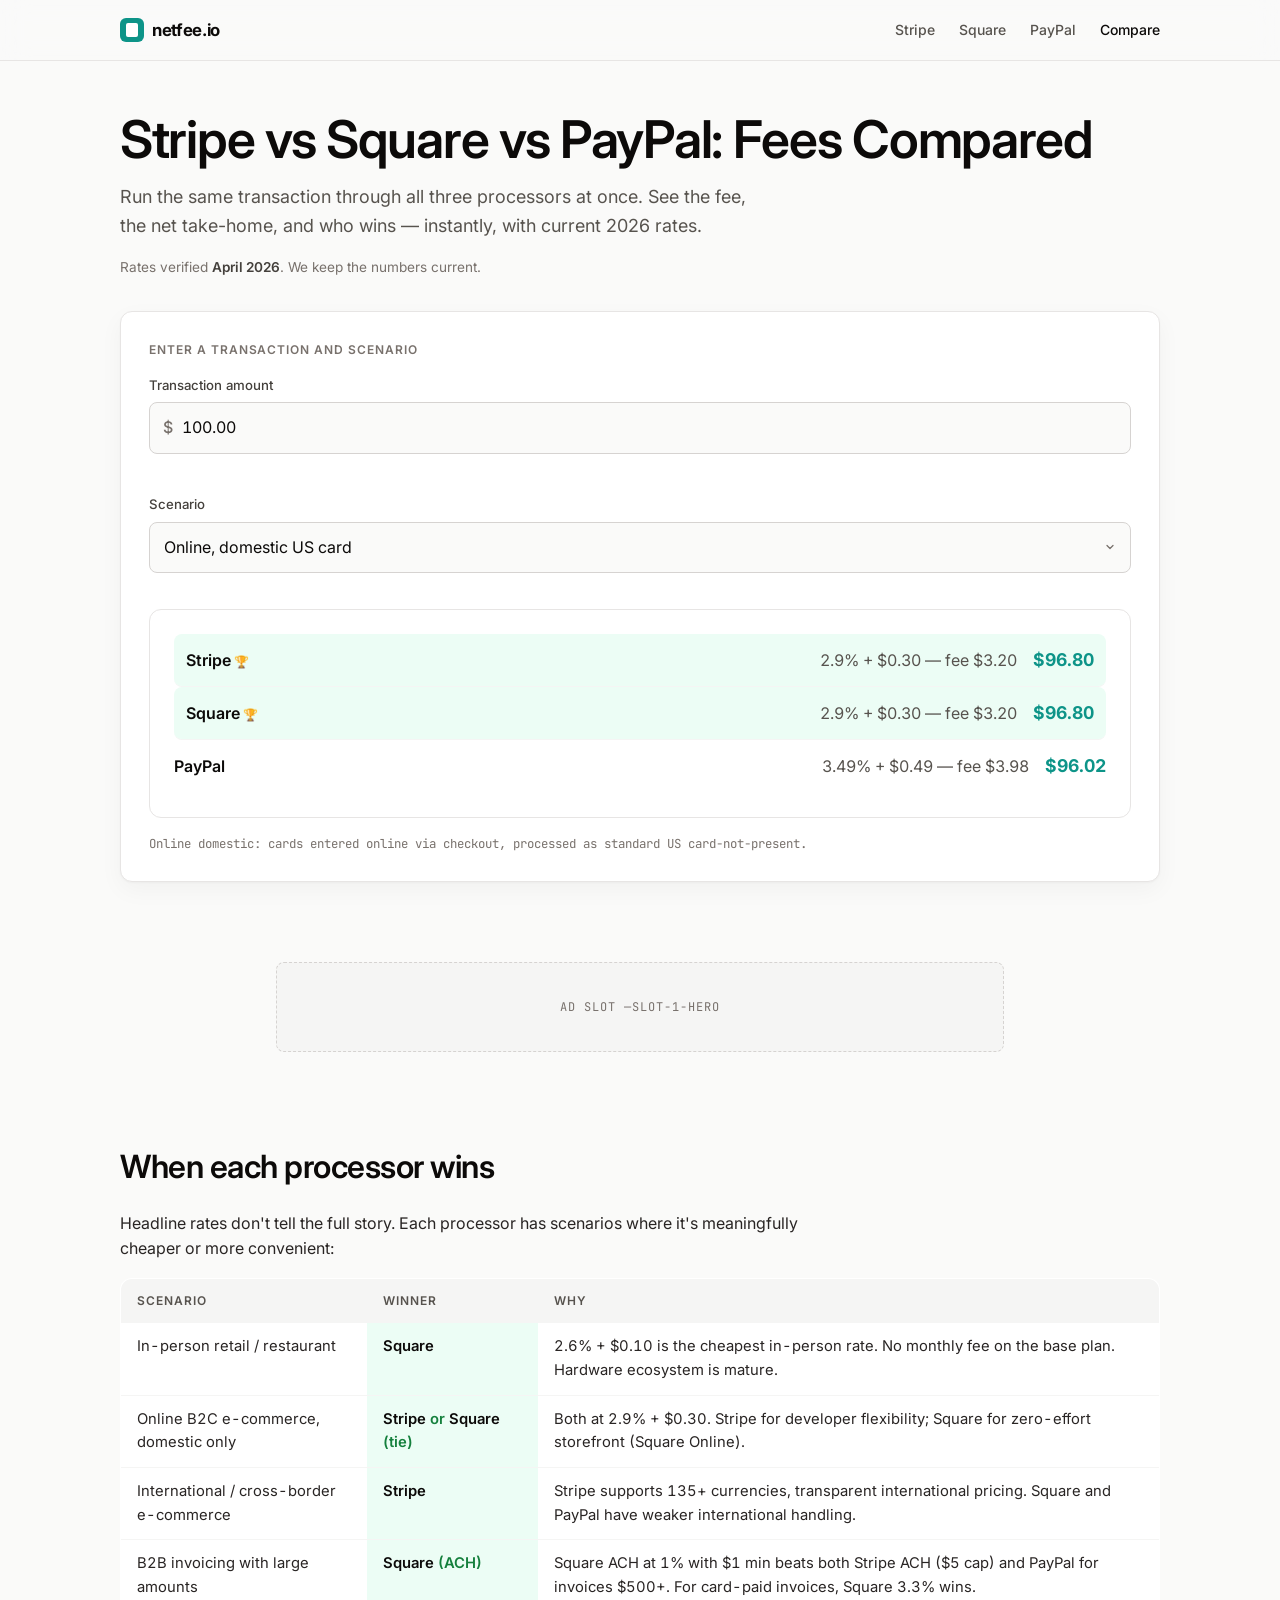
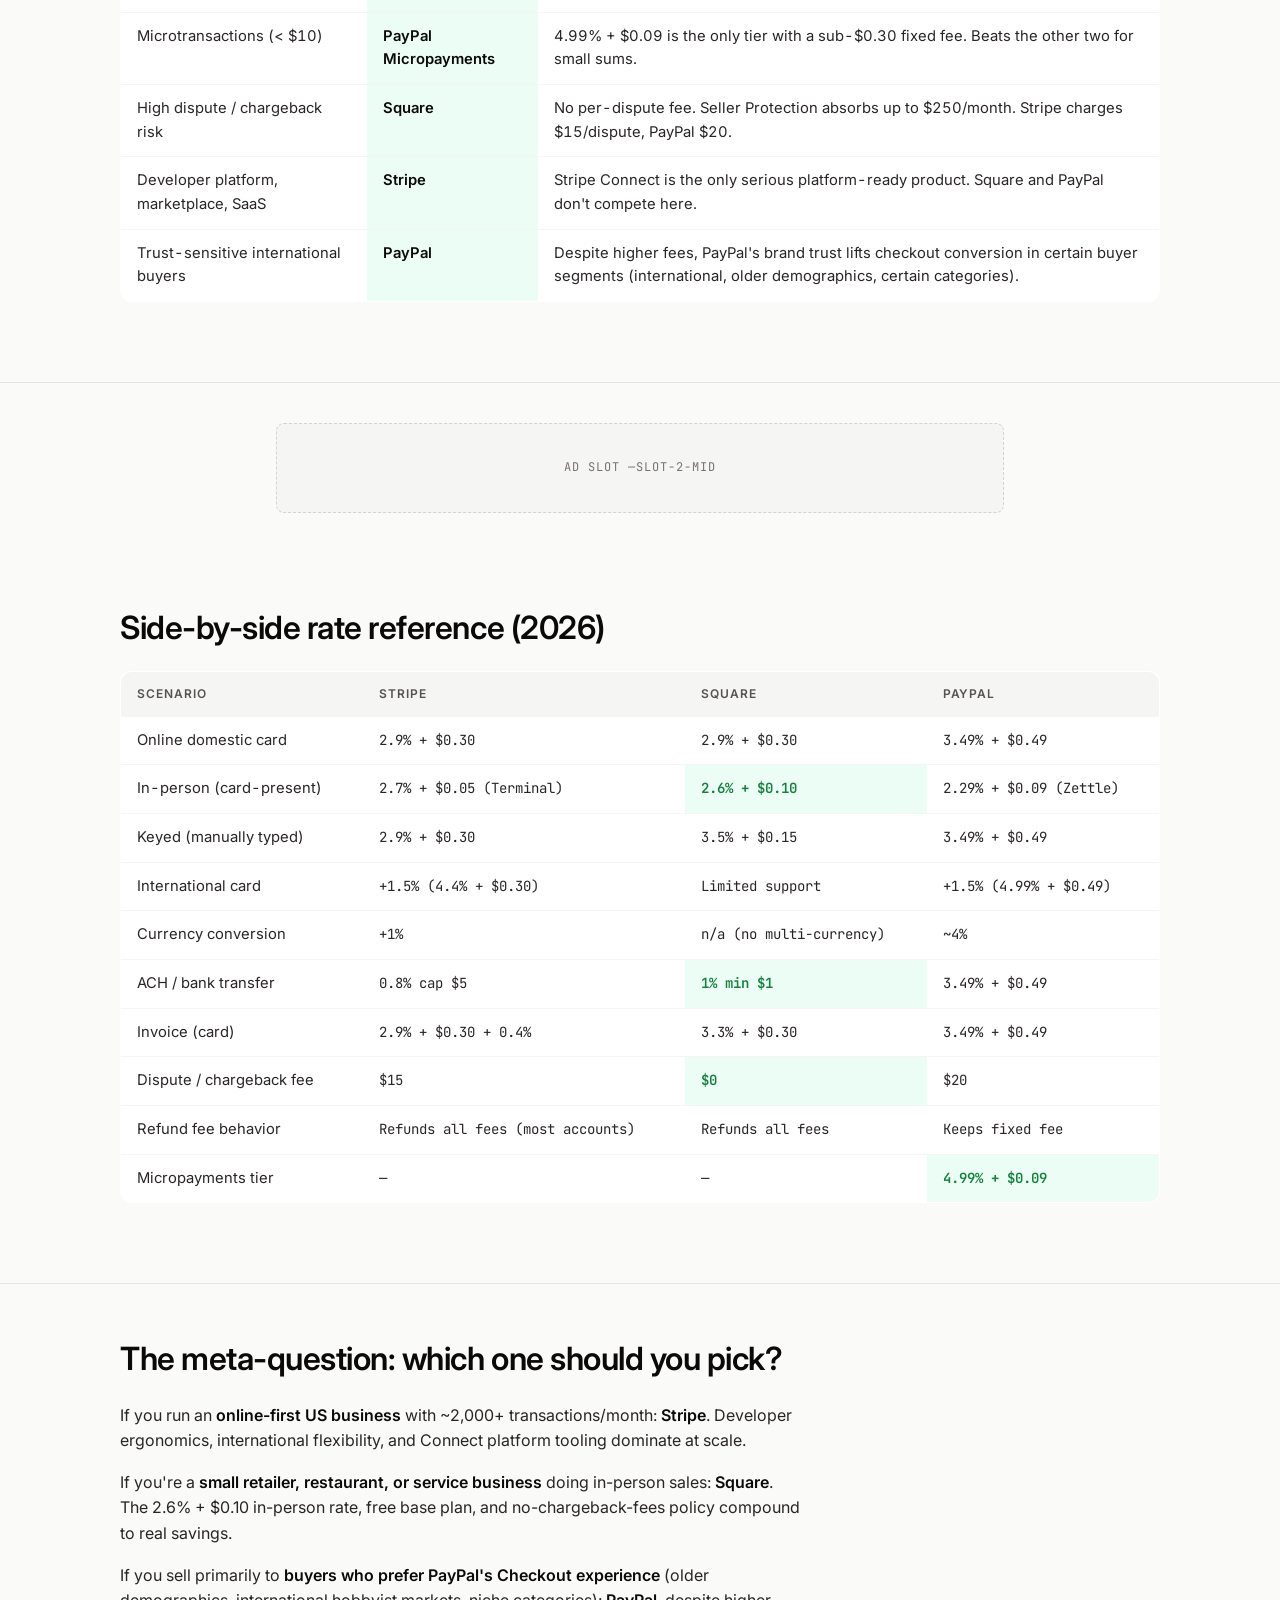
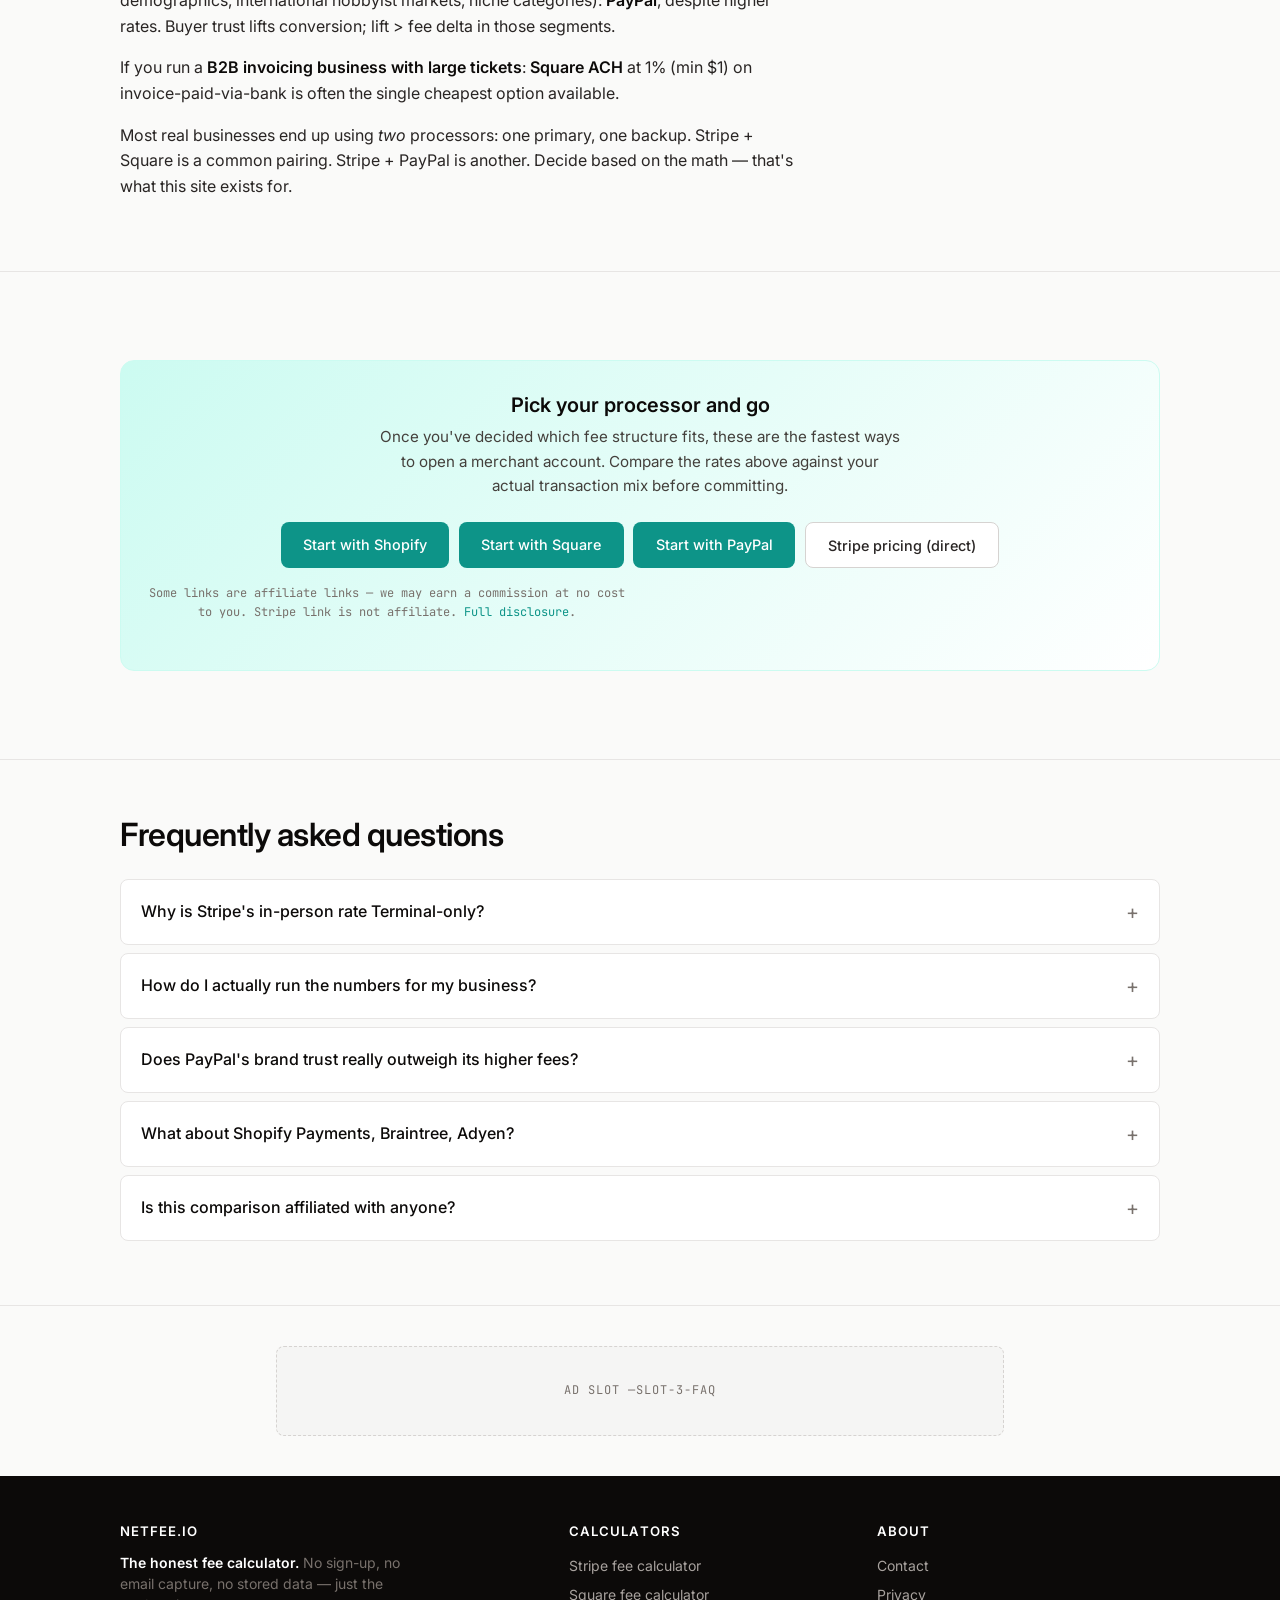
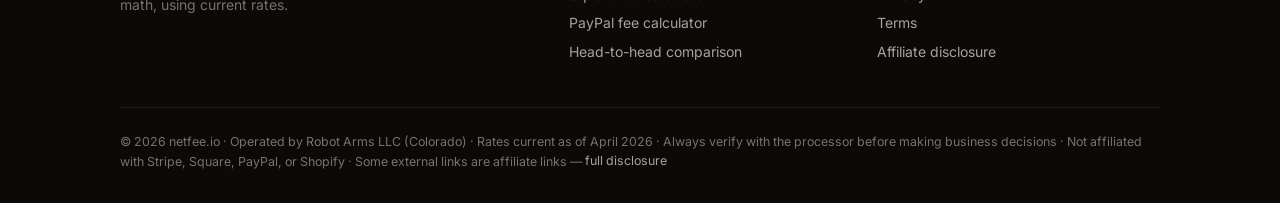
==== compare.html @ 315b280d "Initial commit — netfee.io site Static HTML site with shared CSS design system. Includes:  - Homepag" ====
<!DOCTYPE html>
<html lang="en">
<head>
  <meta charset="UTF-8">
  <meta name="viewport" content="width=device-width, initial-scale=1.0">
  <title>Stripe vs Square vs PayPal: Fees Compared (2026) | netfee.io</title>
  <meta name="description" content="Compare Stripe, Square, and PayPal transaction fees side-by-side for any amount. Current 2026 rates, worked scenarios, and a verdict for each use case.">
  <link rel="canonical" href="https://netfee.io/compare">

  <meta property="og:title" content="Stripe vs Square vs PayPal: Fees Compared (2026)">
  <meta property="og:description" content="Compare payment processor fees side-by-side. Current 2026 rates, worked scenarios, and a verdict for each use case.">
  <meta property="og:url" content="https://netfee.io/compare">
  <meta property="og:type" content="website">
  <meta property="og:site_name" content="netfee.io">

  <meta name="twitter:card" content="summary_large_image">
  <meta name="twitter:title" content="Stripe vs Square vs PayPal: Fees Compared (2026)">
  <meta name="twitter:description" content="Side-by-side payment processor fee comparison.">

  <script type="application/ld+json">
  {
    "@context": "https://schema.org",
    "@type": "WebApplication",
    "name": "Payment Processor Fee Comparison",
    "url": "https://netfee.io/compare",
    "applicationCategory": "FinanceApplication",
    "operatingSystem": "Web",
    "offers": { "@type": "Offer", "price": "0", "priceCurrency": "USD" },
    "description": "Side-by-side comparison of Stripe, Square, and PayPal transaction fees using current 2026 rates."
  }
  </script>

  <!-- Google AdSense loader — paste publisher ID after approval
  <script async src="https://pagead2.googlesyndication.com/pagead/js/adsbygoogle.js?client=ca-pub-XXXXXXXXXXXXXXXX" crossorigin="anonymous"></script>
  -->

  <link rel="preconnect" href="https://fonts.googleapis.com">
  <link rel="preconnect" href="https://fonts.gstatic.com" crossorigin>
  <link href="https://fonts.googleapis.com/css2?family=Inter:wght@400;500;600;700&family=JetBrains+Mono:wght@400;500&display=swap" rel="stylesheet">
  <link rel="stylesheet" href="/styles.css">
</head>
<body>

  <nav>
    <div class="container">
      <a href="/" class="nav-logo">
        <span class="nav-logo-mark" aria-hidden="true"></span>
        <span>netfee.io</span>
      </a>
      <div class="nav-links">
        <a href="/stripe-fee-calculator">Stripe</a>
        <a href="/square-fee-calculator">Square</a>
        <a href="/paypal-fee-calculator">PayPal</a>
        <a href="/compare" class="active">Compare</a>
      </div>
    </div>
  </nav>

  <main>
    <section class="hero">
      <div class="container">
        <h1>Stripe vs Square vs PayPal: Fees Compared</h1>
        <p class="lede">Run the same transaction through all three processors at once. See the fee, the net take-home, and who wins — instantly, with current 2026 rates.</p>
        <p class="trust">Rates verified <strong>April 2026</strong>. We keep the numbers current.</p>

        <div class="calc-card" style="margin-top: 2rem;">
          <div class="calc-title">Enter a transaction and scenario</div>

          <div style="display: grid; gap: 1.25rem; grid-template-columns: 1fr; margin-bottom: 1rem;">
            <div>
              <div class="input-group">
                <label for="amount">Transaction amount</label>
                <div class="input-wrap">
                  <span class="prefix">$</span>
                  <input type="number" id="amount" value="100.00" min="0.01" step="0.01" inputmode="decimal">
                </div>
              </div>
            </div>
            <div>
              <div class="input-group">
                <label for="scenario">Scenario</label>
                <select id="scenario">
                  <option value="online-domestic">Online, domestic US card</option>
                  <option value="in-person">In-person (swipe, dip, or tap)</option>
                  <option value="keyed">Manually keyed (card not present, typed)</option>
                  <option value="invoice">Invoice paid by card</option>
                  <option value="international">International card (domestic processor, foreign buyer)</option>
                  <option value="micro">Micropayment ($1–$10 range)</option>
                </select>
              </div>
            </div>
          </div>

          <div class="compare-results" id="compare-results" aria-live="polite">
            <!-- populated by JS -->
          </div>
          <div class="rate-note" id="scenario-note" style="margin-top: 1rem;">
            Online domestic: cards entered online via checkout, processed as standard US card-not-present.
          </div>
        </div>
      </div>
    </section>

    <!-- Ad slot 1 -->
    <div class="container">
      <div class="ad-slot" data-slot="slot-1-hero" aria-hidden="true">
        <!-- AdSense in-article unit — paste <ins> block after approval -->
      </div>
    </div>

    <section class="content">
      <div class="container">
        <h2>When each processor wins</h2>
        <div class="prose">
          <p>Headline rates don't tell the full story. Each processor has scenarios where it's meaningfully cheaper or more convenient:</p>
        </div>

        <table class="rates-table" style="margin-top: 1rem;">
          <thead>
            <tr>
              <th>Scenario</th>
              <th>Winner</th>
              <th>Why</th>
            </tr>
          </thead>
          <tbody>
            <tr>
              <td>In-person retail / restaurant</td>
              <td class="winner"><strong>Square</strong></td>
              <td>2.6% + $0.10 is the cheapest in-person rate. No monthly fee on the base plan. Hardware ecosystem is mature.</td>
            </tr>
            <tr>
              <td>Online B2C e-commerce, domestic only</td>
              <td class="winner"><strong>Stripe</strong> or <strong>Square</strong> (tie)</td>
              <td>Both at 2.9% + $0.30. Stripe for developer flexibility; Square for zero-effort storefront (Square Online).</td>
            </tr>
            <tr>
              <td>International / cross-border e-commerce</td>
              <td class="winner"><strong>Stripe</strong></td>
              <td>Stripe supports 135+ currencies, transparent international pricing. Square and PayPal have weaker international handling.</td>
            </tr>
            <tr>
              <td>B2B invoicing with large amounts</td>
              <td class="winner"><strong>Square</strong> (ACH)</td>
              <td>Square ACH at 1% with $1 min beats both Stripe ACH ($5 cap) and PayPal for invoices $500+. For card-paid invoices, Square 3.3% wins.</td>
            </tr>
            <tr>
              <td>Microtransactions (&lt; $10)</td>
              <td class="winner"><strong>PayPal Micropayments</strong></td>
              <td>4.99% + $0.09 is the only tier with a sub-$0.30 fixed fee. Beats the other two for small sums.</td>
            </tr>
            <tr>
              <td>High dispute / chargeback risk</td>
              <td class="winner"><strong>Square</strong></td>
              <td>No per-dispute fee. Seller Protection absorbs up to $250/month. Stripe charges $15/dispute, PayPal $20.</td>
            </tr>
            <tr>
              <td>Developer platform, marketplace, SaaS</td>
              <td class="winner"><strong>Stripe</strong></td>
              <td>Stripe Connect is the only serious platform-ready product. Square and PayPal don't compete here.</td>
            </tr>
            <tr>
              <td>Trust-sensitive international buyers</td>
              <td class="winner"><strong>PayPal</strong></td>
              <td>Despite higher fees, PayPal's brand trust lifts checkout conversion in certain buyer segments (international, older demographics, certain categories).</td>
            </tr>
          </tbody>
        </table>
      </div>
    </section>

    <!-- Ad slot 2 -->
    <div class="container">
      <div class="ad-slot" data-slot="slot-2-mid" aria-hidden="true">
        <!-- AdSense in-article unit — paste <ins> block after approval -->
      </div>
    </div>

    <section class="content">
      <div class="container">
        <h2>Side-by-side rate reference (2026)</h2>
        <table class="rates-table">
          <thead>
            <tr>
              <th>Scenario</th>
              <th>Stripe</th>
              <th>Square</th>
              <th>PayPal</th>
            </tr>
          </thead>
          <tbody>
            <tr>
              <td>Online domestic card</td>
              <td class="rate">2.9% + $0.30</td>
              <td class="rate">2.9% + $0.30</td>
              <td class="rate">3.49% + $0.49</td>
            </tr>
            <tr>
              <td>In-person (card-present)</td>
              <td class="rate">2.7% + $0.05 (Terminal)</td>
              <td class="rate winner">2.6% + $0.10</td>
              <td class="rate">2.29% + $0.09 (Zettle)</td>
            </tr>
            <tr>
              <td>Keyed (manually typed)</td>
              <td class="rate">2.9% + $0.30</td>
              <td class="rate">3.5% + $0.15</td>
              <td class="rate">3.49% + $0.49</td>
            </tr>
            <tr>
              <td>International card</td>
              <td class="rate">+1.5% (4.4% + $0.30)</td>
              <td class="rate">Limited support</td>
              <td class="rate">+1.5% (4.99% + $0.49)</td>
            </tr>
            <tr>
              <td>Currency conversion</td>
              <td class="rate">+1%</td>
              <td class="rate">n/a (no multi-currency)</td>
              <td class="rate">~4%</td>
            </tr>
            <tr>
              <td>ACH / bank transfer</td>
              <td class="rate">0.8% cap $5</td>
              <td class="rate winner">1% min $1</td>
              <td class="rate">3.49% + $0.49</td>
            </tr>
            <tr>
              <td>Invoice (card)</td>
              <td class="rate">2.9% + $0.30 + 0.4%</td>
              <td class="rate">3.3% + $0.30</td>
              <td class="rate">3.49% + $0.49</td>
            </tr>
            <tr>
              <td>Dispute / chargeback fee</td>
              <td class="rate">$15</td>
              <td class="rate winner">$0</td>
              <td class="rate">$20</td>
            </tr>
            <tr>
              <td>Refund fee behavior</td>
              <td class="rate">Refunds all fees (most accounts)</td>
              <td class="rate">Refunds all fees</td>
              <td class="rate">Keeps fixed fee</td>
            </tr>
            <tr>
              <td>Micropayments tier</td>
              <td class="rate">—</td>
              <td class="rate">—</td>
              <td class="rate winner">4.99% + $0.09</td>
            </tr>
          </tbody>
        </table>
      </div>
    </section>

    <section class="content">
      <div class="container">
        <h2>The meta-question: which one should you pick?</h2>
        <div class="prose">
          <p>If you run an <strong>online-first US business</strong> with ~2,000+ transactions/month: <strong>Stripe</strong>. Developer ergonomics, international flexibility, and Connect platform tooling dominate at scale.</p>
          <p>If you're a <strong>small retailer, restaurant, or service business</strong> doing in-person sales: <strong>Square</strong>. The 2.6% + $0.10 in-person rate, free base plan, and no-chargeback-fees policy compound to real savings.</p>
          <p>If you sell primarily to <strong>buyers who prefer PayPal's Checkout experience</strong> (older demographics, international hobbyist markets, niche categories): <strong>PayPal</strong>, despite higher rates. Buyer trust lifts conversion; lift > fee delta in those segments.</p>
          <p>If you run a <strong>B2B invoicing business with large tickets</strong>: <strong>Square ACH</strong> at 1% (min $1) on invoice-paid-via-bank is often the single cheapest option available.</p>
          <p>Most real businesses end up using <em>two</em> processors: one primary, one backup. Stripe + Square is a common pairing. Stripe + PayPal is another. Decide based on the math — that's what this site exists for.</p>
        </div>
      </div>
    </section>

    <!-- Affiliate CTA block -->
    <section class="content">
      <div class="container">
        <div class="cta-block">
          <h3>Pick your processor and go</h3>
          <p class="cta-lede">Once you've decided which fee structure fits, these are the fastest ways to open a merchant account. Compare the rates above against your actual transaction mix before committing.</p>
          <div class="cta-buttons">
            <a href="https://www.shopify.com/?ref=PLACEHOLDER-SHOPIFY" class="cta-btn" rel="sponsored nofollow" target="_blank">Start with Shopify</a>
            <a href="https://squareup.com/signup?ref=PLACEHOLDER-SQUARE" class="cta-btn" rel="sponsored nofollow" target="_blank">Start with Square</a>
            <a href="https://www.paypal.com/business?ref=PLACEHOLDER-PAYPAL" class="cta-btn" rel="sponsored nofollow" target="_blank">Start with PayPal</a>
            <a href="https://stripe.com/pricing" class="cta-btn secondary" rel="nofollow" target="_blank">Stripe pricing (direct)</a>
          </div>
          <p class="cta-disclosure">Some links are affiliate links — we may earn a commission at no cost to you. Stripe link is not affiliate. <a href="/terms#affiliate-disclosure">Full disclosure</a>.</p>
        </div>
      </div>
    </section>

    <section class="content">
      <div class="container">
        <h2>Frequently asked questions</h2>

        <details class="faq">
          <summary>Why is Stripe's in-person rate Terminal-only?</summary>
          <div class="answer">
            Stripe doesn't offer a standalone Reader like Square. In-person Stripe requires Stripe Terminal (hardware SDK for point-of-sale apps) or a partner integration. For a small business that just wants a tap-to-pay device, Square is dramatically easier to set up.
          </div>
        </details>

        <details class="faq">
          <summary>How do I actually run the numbers for my business?</summary>
          <div class="answer">
            Take your last month's transactions. Bucket them by type (online domestic, in-person, international, invoice). Multiply each bucket by each processor's rate. The one with the lowest total wins. Our <a href="/stripe-fee-calculator">Stripe</a>, <a href="/square-fee-calculator">Square</a>, and <a href="/paypal-fee-calculator">PayPal</a> calculators make the per-bucket math easy.
          </div>
        </details>

        <details class="faq">
          <summary>Does PayPal's brand trust really outweigh its higher fees?</summary>
          <div class="answer">
            Sometimes. Studies on PayPal conversion lift vs. card-only checkout generally show 10–30% conversion improvements in certain audiences. At 3.49% + $0.49 vs 2.9% + $0.30, PayPal costs about 0.6% more per transaction. If PayPal lifts your conversion by more than 0.6%, it pays for itself. Test it with your own audience.
          </div>
        </details>

        <details class="faq">
          <summary>What about Shopify Payments, Braintree, Adyen?</summary>
          <div class="answer">
            Shopify Payments (Stripe under the hood, priced at 2.9% + $0.30 online for Basic plan, lower for Plus) is compelling if you're already on Shopify. Braintree (owned by PayPal, priced like Stripe) is the enterprise option. Adyen is strong for international at scale. We'll add calculators for these — fastest-follow is Shopify.
          </div>
        </details>

        <details class="faq">
          <summary>Is this comparison affiliated with anyone?</summary>
          <div class="answer">
            netfee.io is independent. We participate in affiliate programs with Shopify, Square (via Impact), and PayPal (via Impact). Stripe doesn't have a classic affiliate program and we link to their pricing page without tracking. Affiliate relationships don't affect the numbers we publish.
          </div>
        </details>
      </div>
    </section>

    <!-- Ad slot 3 -->
    <div class="container">
      <div class="ad-slot" data-slot="slot-3-faq" aria-hidden="true">
        <!-- AdSense in-article unit — paste <ins> block after approval -->
      </div>
    </div>
  </main>

  <footer>
    <div class="container">
      <div>
        <h4>netfee.io</h4>
        <p class="brand-line"><strong>The honest fee calculator.</strong> No sign-up, no email capture, no stored data — just the math, using current rates.</p>
      </div>
      <div>
        <h4>Calculators</h4>
        <a href="/stripe-fee-calculator">Stripe fee calculator</a>
        <a href="/square-fee-calculator">Square fee calculator</a>
        <a href="/paypal-fee-calculator">PayPal fee calculator</a>
        <a href="/compare">Head-to-head comparison</a>
      </div>
      <div>
        <h4>About</h4>
        <a href="/contact">Contact</a>
        <a href="/privacy">Privacy</a>
        <a href="/terms">Terms</a>
        <a href="/terms#affiliate-disclosure">Affiliate disclosure</a>
      </div>
      <div class="legal">
        © 2026 netfee.io · Operated by Robot Arms LLC (Colorado) · Rates current as of April 2026 · Always verify with the processor before making business decisions · Not affiliated with Stripe, Square, PayPal, or Shopify · Some external links are affiliate links — <a href="/terms#affiliate-disclosure">full disclosure</a>
      </div>
    </div>
  </footer>

  <script>
    // Rate tables keyed by scenario. Each scenario defines what rate each processor charges.
    const SCENARIOS = {
      'online-domestic': {
        label: 'Online domestic: cards entered online via checkout, processed as standard US card-not-present.',
        stripe: { pct: 0.029, fixed: 0.30, label: '2.9% + $0.30' },
        square: { pct: 0.029, fixed: 0.30, label: '2.9% + $0.30' },
        paypal: { pct: 0.0349, fixed: 0.49, label: '3.49% + $0.49' }
      },
      'in-person': {
        label: 'In-person: physical card dipped, tapped, or swiped via merchant hardware.',
        stripe: { pct: 0.027, fixed: 0.05, label: '2.7% + $0.05 (Terminal)' },
        square: { pct: 0.026, fixed: 0.10, label: '2.6% + $0.10' },
        paypal: { pct: 0.0229, fixed: 0.09, label: '2.29% + $0.09 (Zettle)' }
      },
      'keyed': {
        label: 'Keyed: card-not-present, manually typed into a POS terminal. Higher interchange cost.',
        stripe: { pct: 0.029, fixed: 0.30, label: '2.9% + $0.30' },
        square: { pct: 0.035, fixed: 0.15, label: '3.5% + $0.15' },
        paypal: { pct: 0.0349, fixed: 0.49, label: '3.49% + $0.49' }
      },
      'invoice': {
        label: 'Invoice: sent to the customer, paid online by card.',
        stripe: { pct: 0.033, fixed: 0.30, label: '3.3% + $0.30 (Stripe Invoicing)' },
        square: { pct: 0.033, fixed: 0.30, label: '3.3% + $0.30' },
        paypal: { pct: 0.0349, fixed: 0.49, label: '3.49% + $0.49' }
      },
      'international': {
        label: 'International: non-US card processed by US merchant account.',
        stripe: { pct: 0.044, fixed: 0.30, label: '4.4% + $0.30' },
        square: { pct: null, fixed: null, label: 'Limited support', note: 'Square has limited international card support in the US — use Stripe or PayPal.' },
        paypal: { pct: 0.0499, fixed: 0.49, label: '4.99% + $0.49' }
      },
      'micro': {
        label: 'Micropayments: small transactions ($1–$10). PayPal\'s opt-in tier is uniquely suited here.',
        stripe: { pct: 0.029, fixed: 0.30, label: '2.9% + $0.30' },
        square: { pct: 0.029, fixed: 0.30, label: '2.9% + $0.30' },
        paypal: { pct: 0.0499, fixed: 0.09, label: '4.99% + $0.09 (Micropayments)' }
      }
    };

    const $ = id => document.getElementById(id);
    const fmt = n => '$' + n.toLocaleString('en-US', { minimumFractionDigits: 2, maximumFractionDigits: 2 });

    function calc(amt, r) {
      if (r.pct === null) return null;
      return amt * r.pct + r.fixed;
    }

    function render() {
      const amt = parseFloat($('amount').value) || 0;
      const s = SCENARIOS[$('scenario').value];
      const rows = [
        { name: 'Stripe',  ...s.stripe },
        { name: 'Square',  ...s.square },
        { name: 'PayPal',  ...s.paypal }
      ].map(p => ({ ...p, fee: calc(amt, p) }))
       .map(p => ({ ...p, net: p.fee === null ? null : Math.max(0, amt - p.fee) }));

      // Find winner (lowest fee among valid)
      const valid = rows.filter(r => r.fee !== null);
      const winnerNet = valid.length ? Math.max(...valid.map(r => r.net)) : null;

      const out = $('compare-results');
      out.innerHTML = rows.map(r => {
        if (r.fee === null) {
          return `
            <div class="compare-row">
              <span class="processor">${r.name}</span>
              <span class="fee" style="font-style: italic;">${r.label}</span>
              <span class="net" style="color: var(--gray-400);">n/a</span>
            </div>`;
        }
        const isWinner = r.net === winnerNet;
        return `
          <div class="compare-row${isWinner ? ' winner' : ''}">
            <span class="processor">${r.name}</span>
            <span class="fee">${r.label} — fee ${fmt(r.fee)}</span>
            <span class="net">${fmt(r.net)}</span>
          </div>`;
      }).join('');

      $('scenario-note').textContent = s.label;
    }

    $('amount').addEventListener('input', render);
    $('scenario').addEventListener('change', render);
    render();
  </script>

</body>
</html>
---- styles.css ----
/* ───────────────────────────────────────────
   netfee.io — Shared Design System
   Used by all pages. Edit once, updates everywhere.
   ─────────────────────────────────────────── */

*, *::before, *::after { box-sizing: border-box; margin: 0; padding: 0; }

:root {
  --white: #ffffff;
  --paper: #fafaf9;
  --gray-50: #f5f5f4;
  --gray-100: #e7e5e4;
  --gray-200: #d6d3d1;
  --gray-300: #a8a29e;
  --gray-400: #78716c;
  --gray-500: #57534e;
  --gray-600: #44403c;
  --gray-700: #292524;
  --gray-900: #0c0a09;
  --accent: #0d9488;
  --accent-hover: #0f766e;
  --accent-light: #ccfbf1;
  --warn: #b45309;
  --danger: #b91c1c;
  --success: #15803d;

  --font-sans: 'Inter', -apple-system, BlinkMacSystemFont, sans-serif;
  --font-mono: 'JetBrains Mono', 'SF Mono', 'Fira Code', monospace;

  --radius: 8px;
  --radius-sm: 4px;
  --radius-lg: 12px;
}

html { scroll-behavior: smooth; font-size: 16px; }
body {
  font-family: var(--font-sans);
  color: var(--gray-700);
  background: var(--paper);
  line-height: 1.6;
  -webkit-font-smoothing: antialiased;
}

h1, h2, h3, h4 { color: var(--gray-900); line-height: 1.2; font-weight: 600; }
h1 { font-size: clamp(2rem, 4.5vw, 3.25rem); letter-spacing: -0.025em; }
h2 { font-size: clamp(1.5rem, 3vw, 2rem); letter-spacing: -0.015em; margin-bottom: 1rem; scroll-margin-top: 80px; }
h3 { font-size: 1.15rem; margin-bottom: 0.75rem; }
p { margin-bottom: 1rem; max-width: 68ch; }
a { color: var(--accent); text-decoration: none; }
a:hover { color: var(--accent-hover); text-decoration: underline; }
strong { color: var(--gray-900); font-weight: 600; }
code, .mono { font-family: var(--font-mono); font-size: 0.9em; background: var(--gray-50); padding: 0.1em 0.35em; border-radius: var(--radius-sm); }

ul { padding-left: 1.25rem; margin-bottom: 1rem; }
li { margin-bottom: 0.4rem; }

.container { max-width: 1080px; margin: 0 auto; padding: 0 1.25rem; }
.container-narrow { max-width: 820px; margin: 0 auto; padding: 0 1.25rem; }

/* ── Nav ── */
nav {
  position: sticky; top: 0; z-index: 50;
  background: rgba(250, 250, 249, 0.85);
  backdrop-filter: blur(14px);
  -webkit-backdrop-filter: blur(14px);
  border-bottom: 1px solid var(--gray-100);
}
nav .container {
  display: flex; align-items: center; justify-content: space-between;
  height: 60px;
}
.nav-logo {
  display: flex; align-items: center; gap: 0.5rem;
  font-weight: 700; color: var(--gray-900);
  font-size: 1.05rem; letter-spacing: -0.02em;
}
.nav-logo-mark {
  width: 24px; height: 24px;
  background: var(--accent);
  border-radius: 6px;
  position: relative;
}
.nav-logo-mark::after {
  content: ''; position: absolute; inset: 5px 6px;
  background: var(--white);
  border-radius: 2px;
}
.nav-links { display: flex; gap: 1.5rem; align-items: center; }
.nav-links a {
  color: var(--gray-500); font-size: 0.875rem; font-weight: 500;
  transition: color 0.15s;
}
.nav-links a:hover { color: var(--gray-900); text-decoration: none; }
.nav-links a.active { color: var(--gray-900); }

@media (max-width: 640px) {
  .nav-links { gap: 1rem; }
  .nav-links a { font-size: 0.8rem; }
}

/* ── Hero ── */
.hero { padding: 3rem 0 2.5rem; }
.hero h1 { margin-bottom: 0.75rem; }
.hero .lede { font-size: 1.125rem; color: var(--gray-500); max-width: 58ch; }
.hero .trust { font-size: 0.85rem; color: var(--gray-400); margin-top: 0.5rem; }
.hero .trust strong { color: var(--gray-600); }

/* ── Calculator ── */
.calc-wrap { display: grid; grid-template-columns: 1fr; gap: 1.5rem; margin-top: 2rem; }
@media (min-width: 860px) {
  .calc-wrap { grid-template-columns: 1fr 1fr; }
}

.calc-card, .quick-card {
  background: var(--white);
  border: 1px solid var(--gray-100);
  border-radius: var(--radius-lg);
  padding: 1.75rem;
  box-shadow: 0 1px 2px rgba(0,0,0,0.03), 0 8px 24px rgba(0,0,0,0.04);
}
.calc-title {
  font-size: 0.75rem; font-weight: 600;
  text-transform: uppercase; letter-spacing: 0.08em;
  color: var(--gray-400);
  margin-bottom: 1rem;
}

.input-group { margin-bottom: 1.25rem; }
.input-group label {
  display: block;
  font-size: 0.825rem; font-weight: 500;
  color: var(--gray-600);
  margin-bottom: 0.4rem;
}
.input-wrap { position: relative; }
.input-wrap .prefix {
  position: absolute; left: 0.9rem; top: 50%;
  transform: translateY(-50%);
  color: var(--gray-400); font-weight: 500;
  pointer-events: none;
}
input[type=number], select, input[type=text], input[type=email] {
  width: 100%;
  padding: 0.75rem 0.9rem;
  font: inherit;
  font-size: 1rem;
  background: var(--paper);
  color: var(--gray-900);
  border: 1px solid var(--gray-200);
  border-radius: var(--radius);
  transition: border-color 0.15s, box-shadow 0.15s;
}
input[type=number] { padding-left: 2rem; font-variant-numeric: tabular-nums; }
input[type=number]:focus, select:focus, input[type=text]:focus, input[type=email]:focus {
  outline: none;
  border-color: var(--accent);
  box-shadow: 0 0 0 3px var(--accent-light);
}
select {
  appearance: none;
  background-image: url("data:image/svg+xml;utf8,<svg xmlns='http://www.w3.org/2000/svg' width='12' height='12' viewBox='0 0 24 24' fill='none' stroke='%2378716c' stroke-width='2.5' stroke-linecap='round' stroke-linejoin='round'><polyline points='6 9 12 15 18 9'/></svg>");
  background-repeat: no-repeat;
  background-position: right 0.9rem center;
  padding-right: 2.5rem;
}

/* ── Results ── */
.results {
  background: var(--gray-50);
  border-radius: var(--radius);
  padding: 1.25rem;
  margin-top: 1rem;
}
.result-row {
  display: flex; justify-content: space-between; align-items: baseline;
  padding: 0.35rem 0;
  font-size: 0.95rem;
}
.result-row span { color: var(--gray-500); }
.result-row strong { color: var(--gray-900); font-variant-numeric: tabular-nums; }
.result-row.total {
  border-top: 1px solid var(--gray-200);
  margin-top: 0.5rem;
  padding-top: 0.85rem;
  font-size: 1.05rem;
}
.result-row.total strong { color: var(--accent); font-weight: 700; font-size: 1.35rem; }
.rate-note {
  margin-top: 1rem;
  font-size: 0.775rem;
  color: var(--gray-400);
  font-family: var(--font-mono);
}

/* ── Quick Reference Table ── */
.quick-table { width: 100%; border-collapse: collapse; font-size: 0.9rem; }
.quick-table th {
  text-align: left;
  padding: 0.5rem 0.75rem;
  font-size: 0.7rem; text-transform: uppercase; letter-spacing: 0.08em;
  color: var(--gray-400); font-weight: 600;
  border-bottom: 1px solid var(--gray-100);
}
.quick-table td {
  padding: 0.6rem 0.75rem;
  border-bottom: 1px solid var(--gray-50);
  font-variant-numeric: tabular-nums;
}
.quick-table tbody tr:last-child td { border-bottom: none; }
.quick-table td.net { color: var(--accent); font-weight: 600; }

/* ── Content Sections ── */
section.content { padding: 3.5rem 0; }
section.content:not(:last-child) { border-bottom: 1px solid var(--gray-100); }
section.content h2 { margin-bottom: 1.5rem; }
section.content .prose { max-width: 68ch; }
section.content ul { margin: 1rem 0 1rem 1.25rem; }
section.content li { margin-bottom: 0.5rem; }

/* ── Rates Table ── */
.rates-table {
  width: 100%;
  border-collapse: collapse;
  background: var(--white);
  border: 1px solid var(--gray-100);
  border-radius: var(--radius-lg);
  overflow: hidden;
  margin: 1.5rem 0;
  font-size: 0.925rem;
}
.rates-table th {
  background: var(--gray-50);
  text-align: left;
  padding: 0.75rem 1rem;
  font-size: 0.75rem; text-transform: uppercase; letter-spacing: 0.08em;
  color: var(--gray-500); font-weight: 600;
}
.rates-table td {
  padding: 0.75rem 1rem;
  border-top: 1px solid var(--gray-50);
  font-variant-numeric: tabular-nums;
  vertical-align: top;
}
.rates-table tr:hover td { background: var(--gray-50); }
.rates-table .rate { font-family: var(--font-mono); font-size: 0.875rem; }
.rates-table td.winner { background: #ecfdf5; color: var(--success); font-weight: 600; }
.rates-table td.winner .rate { color: var(--success); }

/* ── Callout ── */
.callout {
  background: #fffbeb;
  border-left: 3px solid var(--warn);
  padding: 1rem 1.25rem;
  border-radius: var(--radius);
  margin: 1.25rem 0;
  font-size: 0.925rem;
}
.callout strong { color: var(--warn); }
.callout.info { background: #eff6ff; border-left-color: #1d4ed8; }
.callout.info strong { color: #1d4ed8; }

/* ── Comparison Grid ── */
.compare-grid {
  display: grid; gap: 1rem;
  grid-template-columns: repeat(auto-fit, minmax(220px, 1fr));
  margin-top: 1.5rem;
}
.compare-card {
  background: var(--white);
  border: 1px solid var(--gray-100);
  border-radius: var(--radius-lg);
  padding: 1.25rem;
  transition: border-color 0.15s, transform 0.15s;
  display: block;
}
.compare-card:hover {
  border-color: var(--accent);
  transform: translateY(-2px);
  text-decoration: none;
}
.compare-card h3 { margin-bottom: 0.25rem; }
.compare-card .rate-line { font-family: var(--font-mono); font-size: 0.85rem; color: var(--gray-500); margin-bottom: 0.5rem; }
.compare-card span.link { font-size: 0.875rem; font-weight: 500; color: var(--accent); }
.compare-card.soon { opacity: 0.6; pointer-events: none; }
.compare-card.soon span.link { color: var(--gray-400); }
.compare-card.current { border-color: var(--accent); background: linear-gradient(180deg, var(--accent-light), var(--white) 40%); }

/* ── Ad Slots ── */
.ad-slot {
  max-width: 728px;
  margin: 2.5rem auto;
  min-height: 90px;
  display: flex; align-items: center; justify-content: center;
  background: var(--gray-50);
  border: 1px dashed var(--gray-200);
  border-radius: var(--radius);
  color: var(--gray-400);
  font-family: var(--font-mono);
  font-size: 0.75rem;
  text-transform: uppercase;
  letter-spacing: 0.08em;
  padding: 1rem;
}
.ad-slot::before { content: 'Ad slot — '; }
.ad-slot[data-slot]::after { content: attr(data-slot); }

/* ── Affiliate CTA block ── */
.cta-block {
  background: linear-gradient(135deg, var(--accent-light), var(--white));
  border: 1px solid var(--accent-light);
  border-radius: 14px;
  padding: 2rem 1.75rem;
  margin: 2rem 0;
  text-align: center;
}
.cta-block h3 { color: var(--gray-900); margin-bottom: 0.5rem; font-size: 1.25rem; }
.cta-block .cta-lede { color: var(--gray-600); margin: 0 auto 1.5rem; max-width: 52ch; font-size: 0.95rem; }
.cta-buttons {
  display: flex; flex-wrap: wrap; justify-content: center;
  gap: 0.6rem;
}
.cta-btn {
  display: inline-block;
  padding: 0.65rem 1.4rem;
  background: var(--accent);
  color: var(--white) !important;
  border-radius: var(--radius);
  font-size: 0.9rem;
  font-weight: 500;
  transition: background 0.15s, transform 0.1s;
}
.cta-btn:hover { background: var(--accent-hover); text-decoration: none; transform: translateY(-1px); }
.cta-btn.secondary {
  background: var(--white); color: var(--gray-700) !important;
  border: 1px solid var(--gray-200);
}
.cta-btn.secondary:hover { background: var(--gray-50); color: var(--gray-900) !important; border-color: var(--gray-300); }
.cta-disclosure {
  font-size: 0.75rem; color: var(--gray-400);
  margin-top: 1rem;
  font-family: var(--font-mono);
}

/* ── FAQ ── */
details.faq {
  background: var(--white);
  border: 1px solid var(--gray-100);
  border-radius: var(--radius);
  margin-bottom: 0.5rem;
  overflow: hidden;
}
details.faq summary {
  padding: 1rem 1.25rem;
  font-weight: 500;
  cursor: pointer;
  color: var(--gray-900);
  list-style: none;
  display: flex; justify-content: space-between; align-items: center;
  gap: 1rem;
}
details.faq summary::-webkit-details-marker { display: none; }
details.faq summary::after {
  content: '+';
  color: var(--gray-400);
  font-size: 1.25rem; font-weight: 400;
  transition: transform 0.15s;
}
details.faq[open] summary::after { content: '−'; }
details.faq .answer {
  padding: 0 1.25rem 1.25rem;
  color: var(--gray-500);
  font-size: 0.95rem;
}

/* ── Page body (for simple legal/utility pages) ── */
.page-body { padding: 3rem 0 4rem; }
.meta {
  font-family: var(--font-mono);
  font-size: 0.8rem;
  color: var(--gray-400);
  margin-bottom: 2.5rem;
  text-transform: uppercase;
  letter-spacing: 0.06em;
}

/* ── Contact card ── */
.contact-card {
  background: var(--white);
  border: 1px solid var(--gray-100);
  border-radius: var(--radius-lg);
  padding: 2rem;
  margin: 2rem 0;
  box-shadow: 0 1px 2px rgba(0,0,0,0.03), 0 8px 24px rgba(0,0,0,0.04);
}
.contact-card .email {
  font-family: var(--font-mono);
  font-size: 1.15rem;
  color: var(--accent);
  font-weight: 500;
}
.contact-list { list-style: none; padding: 0; margin: 1rem 0 0; }
.contact-list li { padding: 0.35rem 0; color: var(--gray-500); font-size: 0.95rem; }
.contact-list li strong { color: var(--gray-900); }

/* ── Comparison (3-column stacked) ── */
.compare-results {
  background: var(--white);
  border: 1px solid var(--gray-100);
  border-radius: var(--radius-lg);
  padding: 1.5rem;
  margin-top: 1rem;
}
.compare-row {
  display: grid; grid-template-columns: 1fr auto auto;
  gap: 1rem; align-items: baseline;
  padding: 0.75rem 0;
  border-bottom: 1px solid var(--gray-50);
}
.compare-row:last-child { border-bottom: none; }
.compare-row .processor { font-weight: 600; color: var(--gray-900); }
.compare-row .fee { color: var(--gray-500); font-variant-numeric: tabular-nums; }
.compare-row .net { color: var(--accent); font-weight: 700; font-size: 1.1rem; font-variant-numeric: tabular-nums; }
.compare-row.winner { background: #ecfdf5; padding-left: 0.75rem; padding-right: 0.75rem; border-radius: var(--radius); }
.compare-row.winner .processor::after { content: ' 🏆'; font-size: 0.75em; }

/* ── Footer ── */
footer {
  background: var(--gray-900);
  color: var(--gray-300);
  padding: 3rem 0 2rem;
  margin-top: 2rem;
  font-size: 0.875rem;
}
footer .container {
  display: grid; gap: 1.5rem;
  grid-template-columns: 1fr;
}
@media (min-width: 720px) {
  footer .container { grid-template-columns: 1.5fr 1fr 1fr; }
}
footer h4 {
  color: var(--white);
  font-size: 0.825rem;
  text-transform: uppercase;
  letter-spacing: 0.08em;
  margin-bottom: 0.75rem;
}
footer a { color: var(--gray-300); display: block; padding: 0.2rem 0; }
footer a:hover { color: var(--white); text-decoration: none; }
footer .brand-line {
  color: var(--gray-400);
  line-height: 1.5;
  max-width: 32ch;
}
footer .brand-line strong { color: var(--white); }
footer .legal {
  grid-column: 1 / -1;
  padding-top: 1.5rem;
  margin-top: 1rem;
  border-top: 1px solid rgba(255,255,255,0.08);
  color: var(--gray-400);
  font-size: 0.775rem;
}
footer .legal a { display: inline; color: var(--gray-300); }

/* ── Home: feature cards ── */
.home-grid {
  display: grid; gap: 1rem;
  grid-template-columns: repeat(auto-fit, minmax(240px, 1fr));
  margin-top: 2.5rem;
}
.home-card {
  background: var(--white);
  border: 1px solid var(--gray-100);
  border-radius: var(--radius-lg);
  padding: 1.75rem;
  transition: all 0.15s;
  display: block;
  box-shadow: 0 1px 2px rgba(0,0,0,0.02);
}
.home-card:hover {
  border-color: var(--accent);
  transform: translateY(-2px);
  box-shadow: 0 8px 24px rgba(0,0,0,0.06);
  text-decoration: none;
}
.home-card .tag {
  display: inline-block;
  font-family: var(--font-mono);
  font-size: 0.7rem;
  color: var(--accent);
  background: var(--accent-light);
  padding: 0.25rem 0.6rem;
  border-radius: var(--radius-sm);
  margin-bottom: 0.75rem;
  text-transform: uppercase;
  letter-spacing: 0.06em;
}
.home-card h3 { font-size: 1.15rem; margin-bottom: 0.35rem; color: var(--gray-900); }
.home-card .rate-line { font-family: var(--font-mono); font-size: 0.875rem; color: var(--gray-500); }
.home-card .arrow { color: var(--accent); font-size: 0.9rem; margin-top: 0.75rem; display: inline-block; font-weight: 500; }

/* ── Trust band (home) ── */
.trust-band {
  background: var(--white);
  border: 1px solid var(--gray-100);
  border-radius: var(--radius-lg);
  padding: 1.75rem 2rem;
  margin: 2.5rem 0;
  display: grid;
  gap: 1.25rem;
  grid-template-columns: repeat(auto-fit, minmax(220px, 1fr));
}
.trust-band .item h4 {
  font-size: 0.85rem; text-transform: uppercase; letter-spacing: 0.08em;
  color: var(--gray-400); margin-bottom: 0.35rem;
}
.trust-band .item p {
  font-size: 0.9rem; color: var(--gray-700); margin: 0; max-width: none;
}
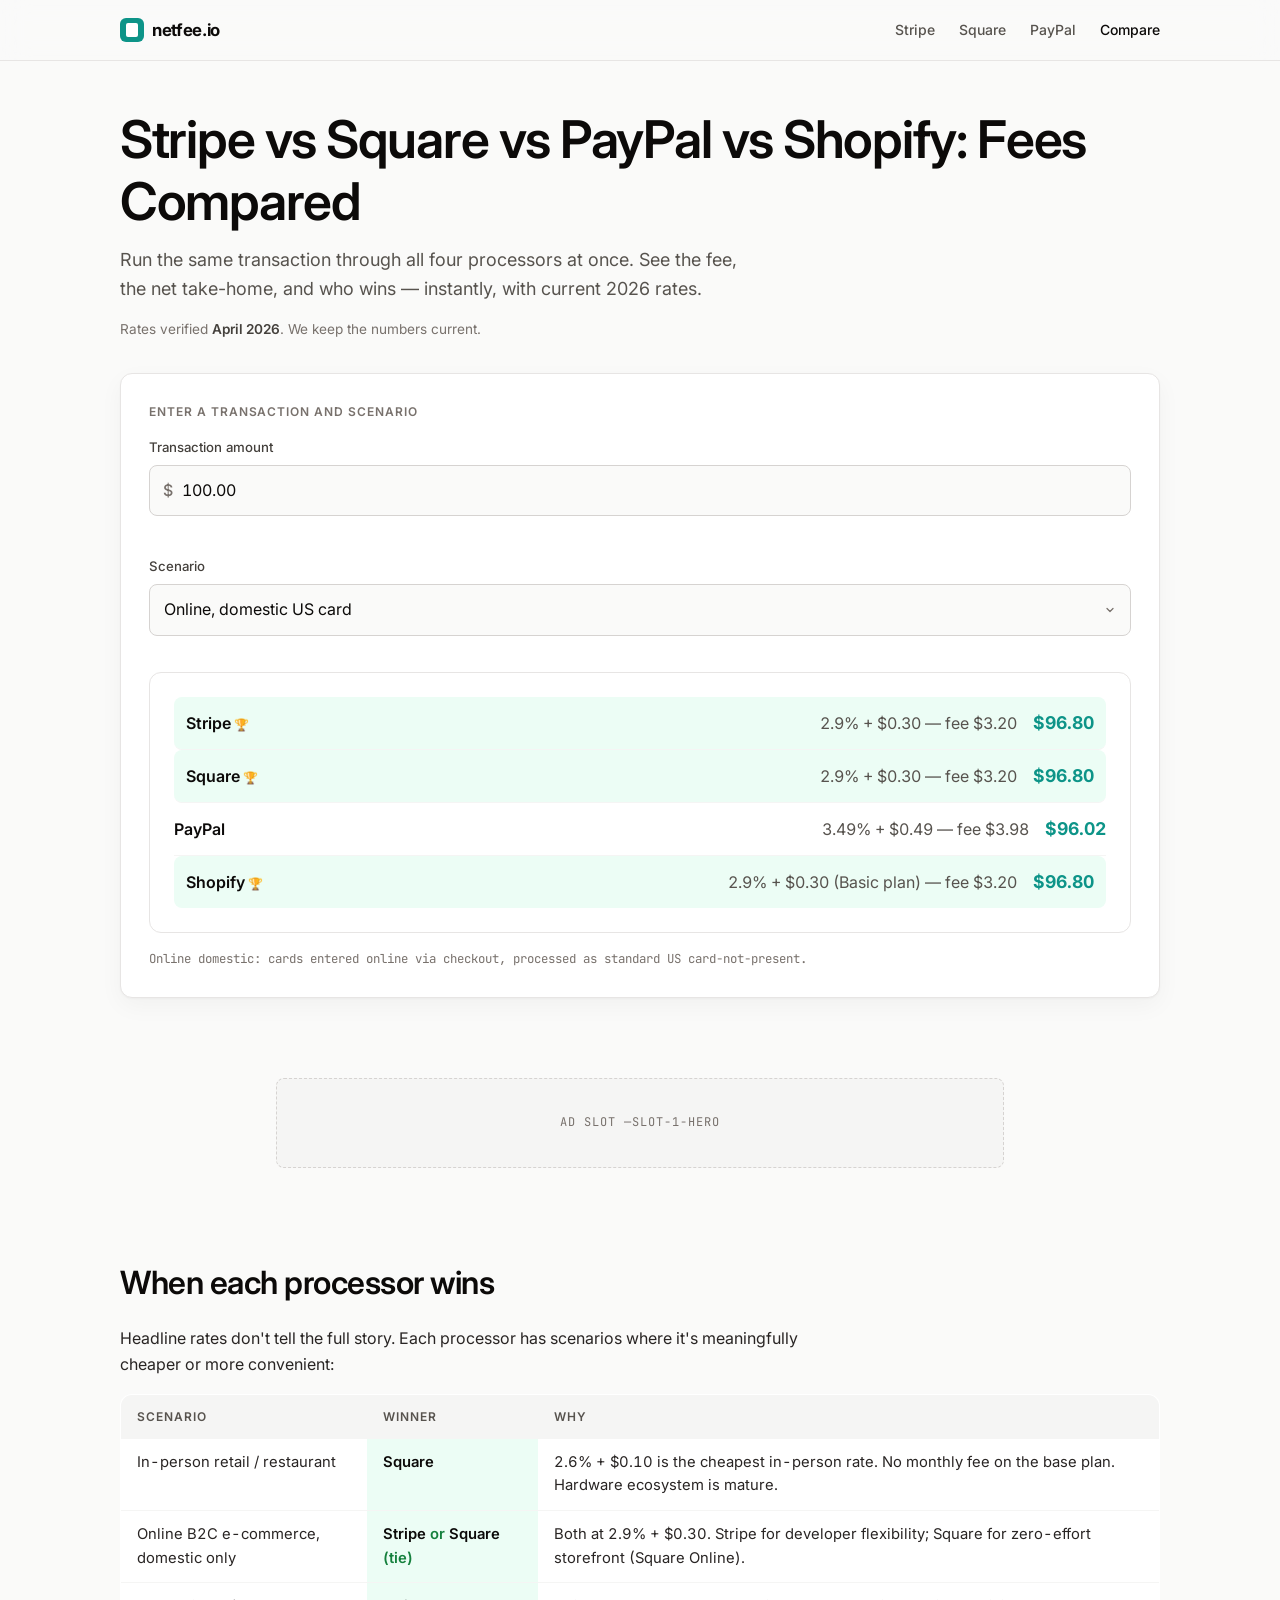
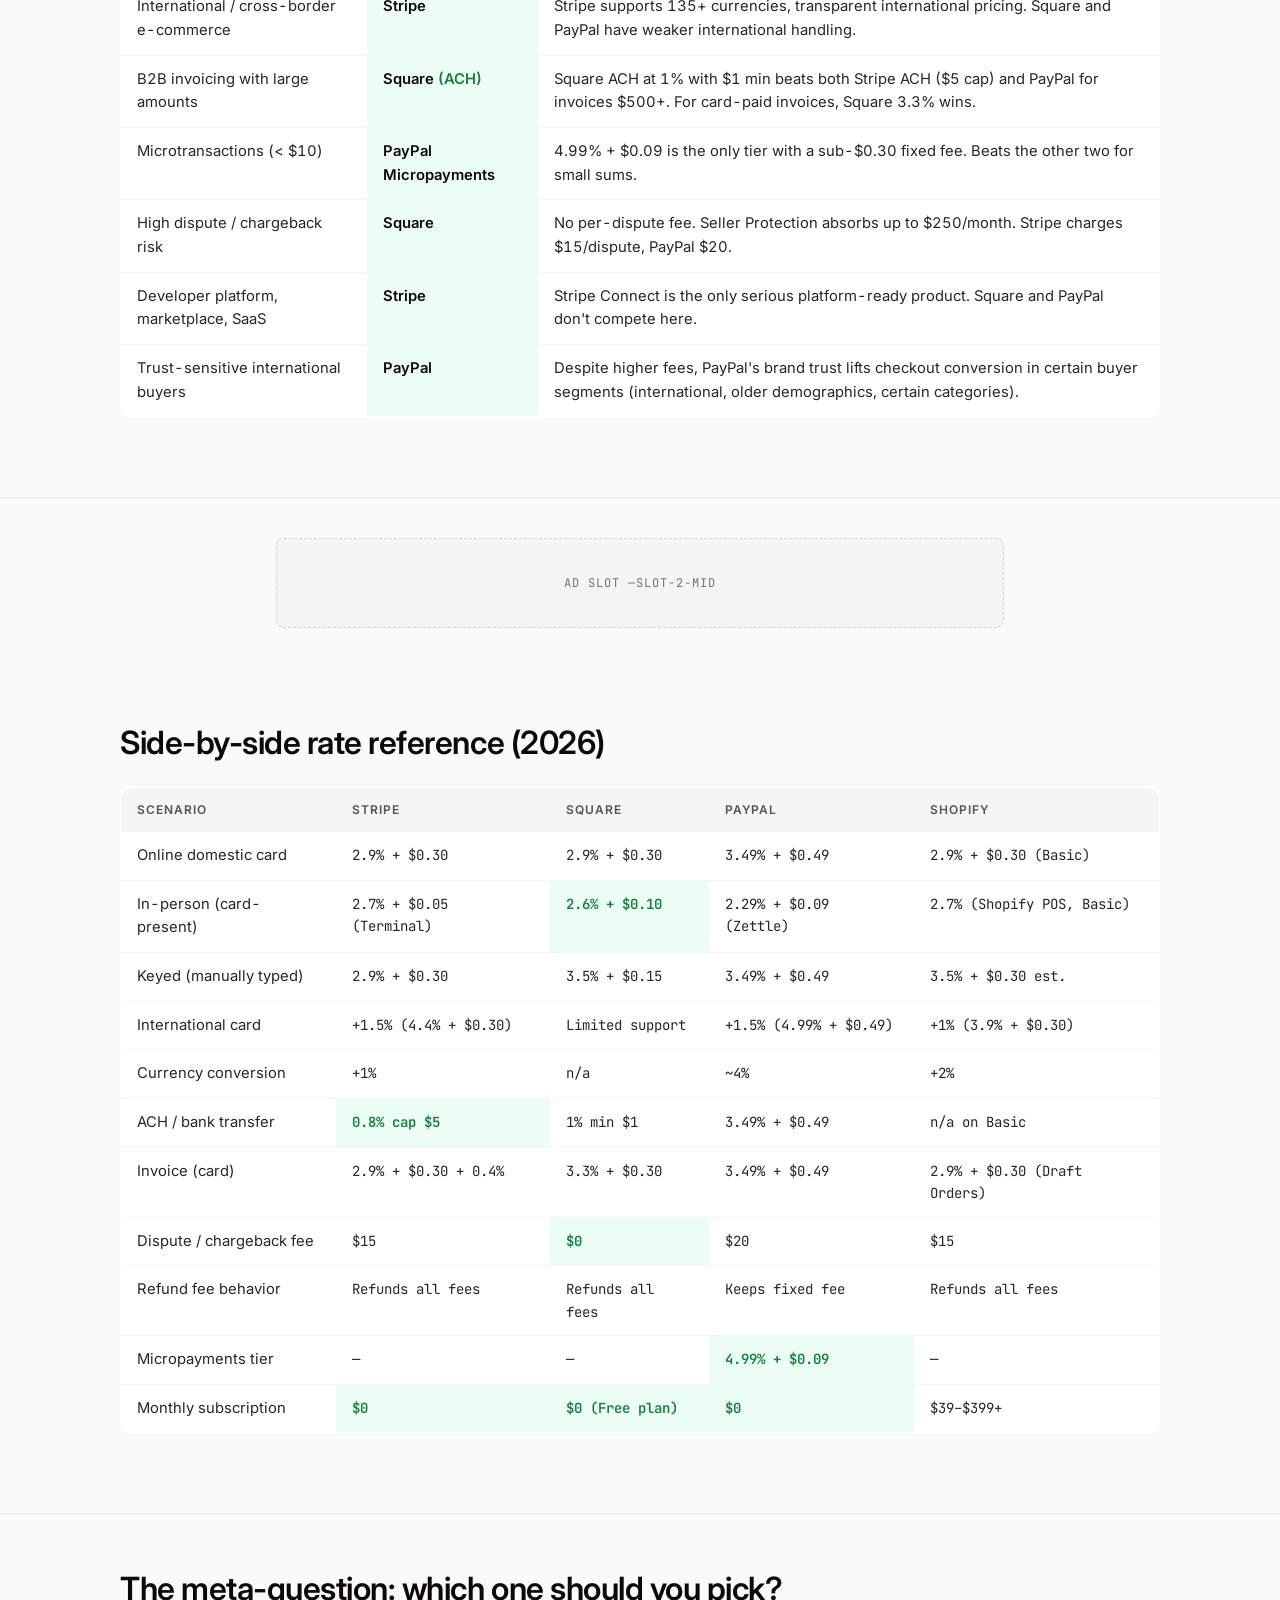
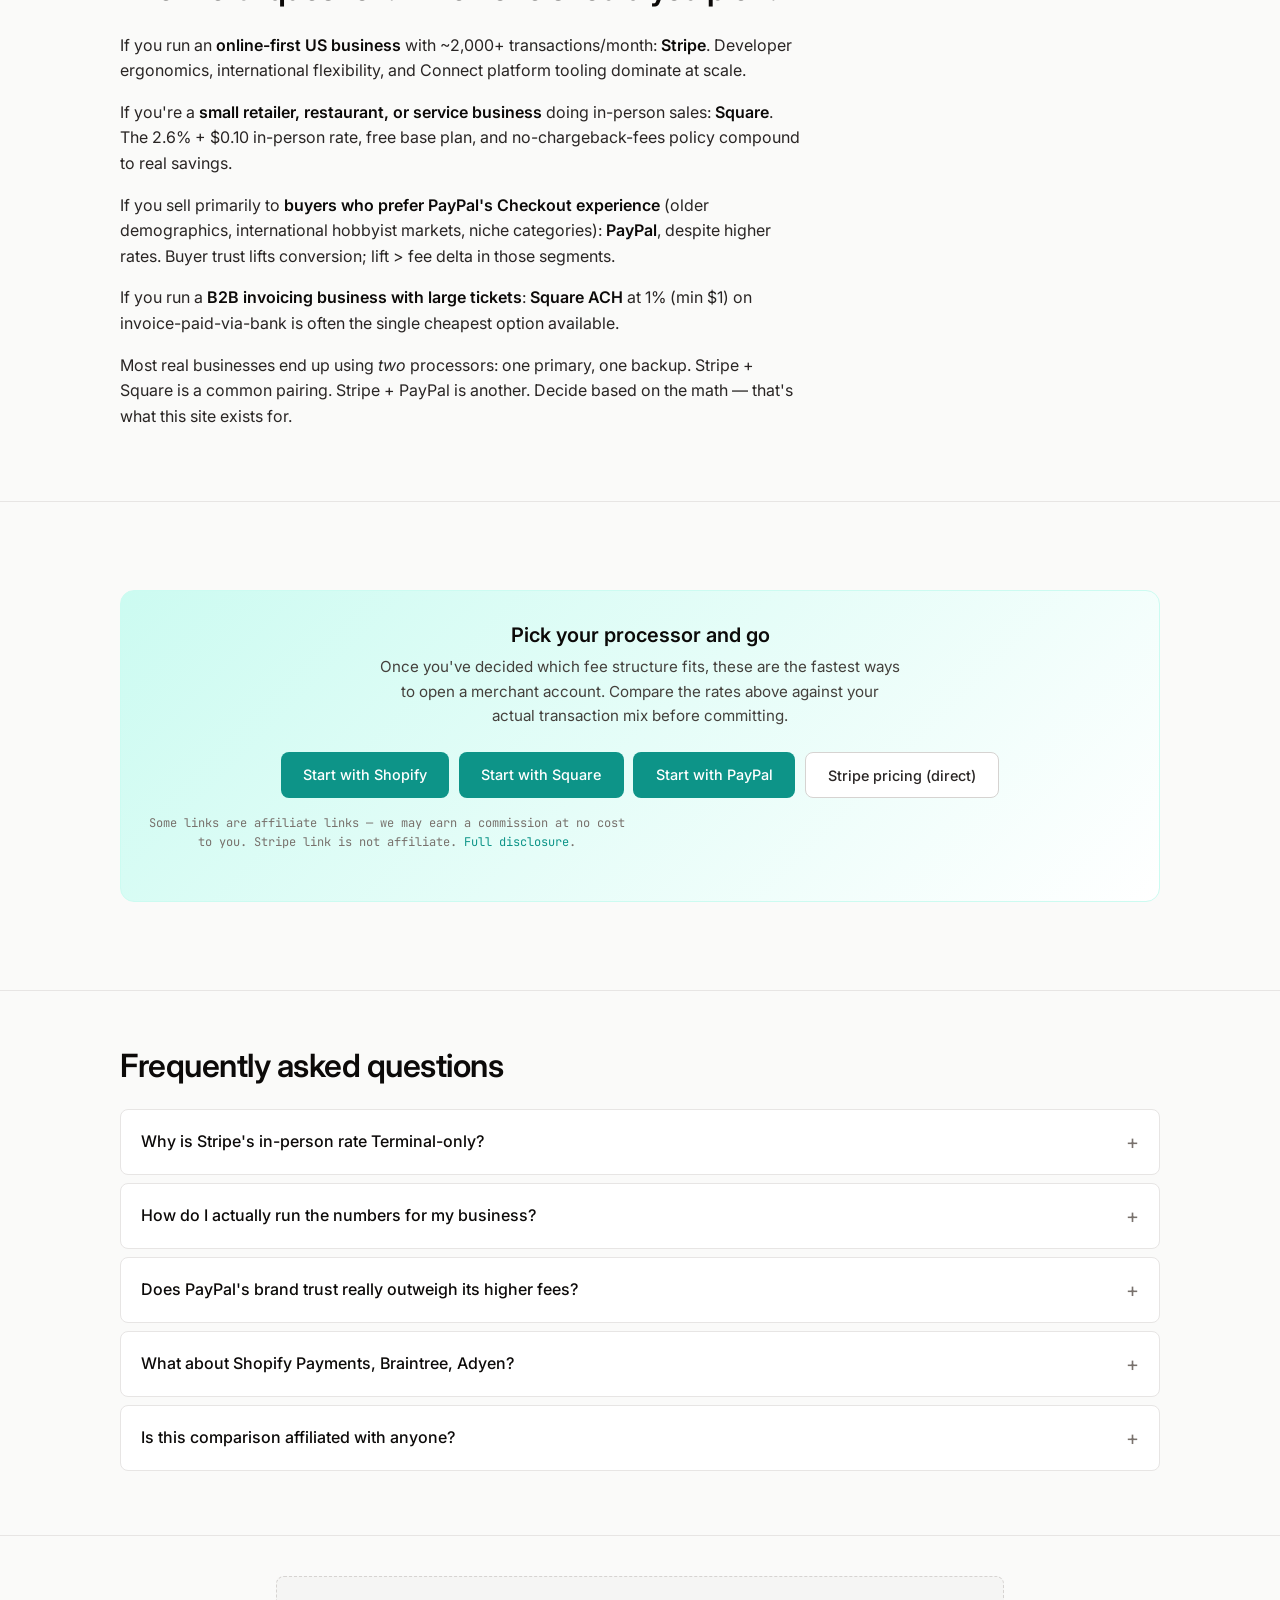
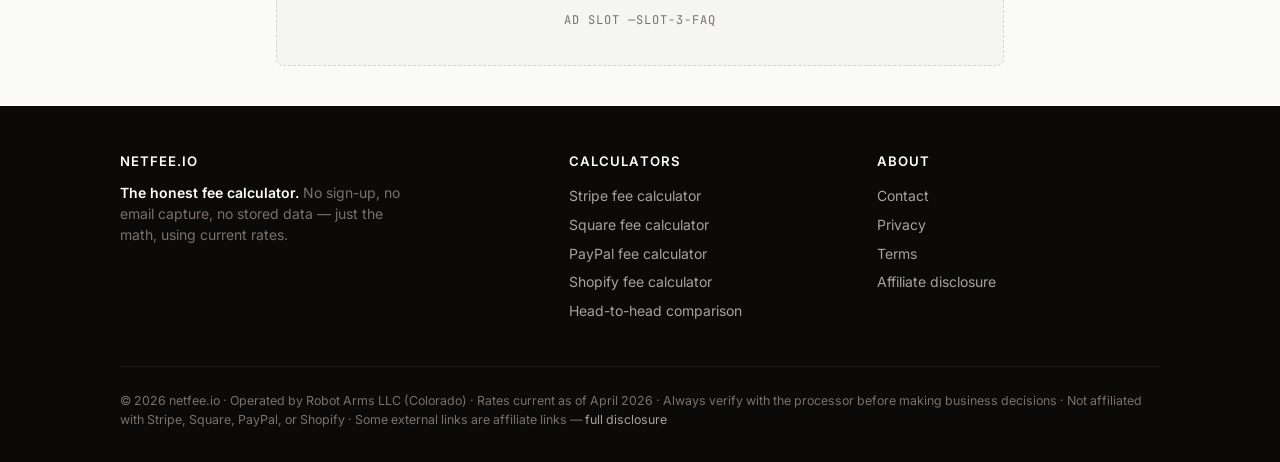
==== commit de74dc52: "Tier 2 — Shopify calculator + 3 guide articles + internal linking New pages: - /shopify-fee-calculat" ====
--- a/compare.html
+++ b/compare.html
@@ -3,18 +3,25 @@
 <head>
   <meta charset="UTF-8">
   <meta name="viewport" content="width=device-width, initial-scale=1.0">
-  <title>Stripe vs Square vs PayPal: Fees Compared (2026) | netfee.io</title>
+  <title>Stripe vs Square vs PayPal vs Shopify: Fees Compared (2026) | netfee.io</title>
   <meta name="description" content="Compare Stripe, Square, and PayPal transaction fees side-by-side for any amount. Current 2026 rates, worked scenarios, and a verdict for each use case.">
   <link rel="canonical" href="https://netfee.io/compare">
 
-  <meta property="og:title" content="Stripe vs Square vs PayPal: Fees Compared (2026)">
+  <link rel="icon" type="image/svg+xml" href="/logo.svg">
+  <link rel="apple-touch-icon" href="/apple-touch-icon.png">
+
+  <meta property="og:title" content="Stripe vs Square vs PayPal vs Shopify: Fees Compared (2026)">
   <meta property="og:description" content="Compare payment processor fees side-by-side. Current 2026 rates, worked scenarios, and a verdict for each use case.">
   <meta property="og:url" content="https://netfee.io/compare">
   <meta property="og:type" content="website">
   <meta property="og:site_name" content="netfee.io">
+  <meta property="og:image" content="https://netfee.io/og-image.png">
+  <meta property="og:image:width" content="1200">
+  <meta property="og:image:height" content="630">
+  <meta name="twitter:image" content="https://netfee.io/og-image.png">
 
   <meta name="twitter:card" content="summary_large_image">
-  <meta name="twitter:title" content="Stripe vs Square vs PayPal: Fees Compared (2026)">
+  <meta name="twitter:title" content="Stripe vs Square vs PayPal vs Shopify: Fees Compared (2026)">
   <meta name="twitter:description" content="Side-by-side payment processor fee comparison.">
 
   <script type="application/ld+json">
@@ -30,13 +37,12 @@
   }
   </script>
 
-  <!-- Google AdSense loader — paste publisher ID after approval
-  <script async src="https://pagead2.googlesyndication.com/pagead/js/adsbygoogle.js?client=ca-pub-XXXXXXXXXXXXXXXX" crossorigin="anonymous"></script>
-  -->
-
   <link rel="preconnect" href="https://fonts.googleapis.com">
   <link rel="preconnect" href="https://fonts.gstatic.com" crossorigin>
   <link href="https://fonts.googleapis.com/css2?family=Inter:wght@400;500;600;700&family=JetBrains+Mono:wght@400;500&display=swap" rel="stylesheet">
+  <!-- Google AdSense (publisher: ca-pub-4144260522213667) -->
+  <script async src="https://pagead2.googlesyndication.com/pagead/js/adsbygoogle.js?client=ca-pub-4144260522213667" crossorigin="anonymous"></script>
+
   <link rel="stylesheet" href="/styles.css">
 </head>
 <body>
@@ -59,8 +65,8 @@
   <main>
     <section class="hero">
       <div class="container">
-        <h1>Stripe vs Square vs PayPal: Fees Compared</h1>
-        <p class="lede">Run the same transaction through all three processors at once. See the fee, the net take-home, and who wins — instantly, with current 2026 rates.</p>
+        <h1>Stripe vs Square vs PayPal vs Shopify: Fees Compared</h1>
+        <p class="lede">Run the same transaction through all four processors at once. See the fee, the net take-home, and who wins — instantly, with current 2026 rates.</p>
         <p class="trust">Rates verified <strong>April 2026</strong>. We keep the numbers current.</p>
 
         <div class="calc-card" style="margin-top: 2rem;">
@@ -186,6 +192,7 @@
               <th>Stripe</th>
               <th>Square</th>
               <th>PayPal</th>
+              <th>Shopify</th>
             </tr>
           </thead>
           <tbody>
@@ -194,60 +201,77 @@
               <td class="rate">2.9% + $0.30</td>
               <td class="rate">2.9% + $0.30</td>
               <td class="rate">3.49% + $0.49</td>
+              <td class="rate">2.9% + $0.30 (Basic)</td>
             </tr>
             <tr>
               <td>In-person (card-present)</td>
               <td class="rate">2.7% + $0.05 (Terminal)</td>
               <td class="rate winner">2.6% + $0.10</td>
               <td class="rate">2.29% + $0.09 (Zettle)</td>
+              <td class="rate">2.7% (Shopify POS, Basic)</td>
             </tr>
             <tr>
               <td>Keyed (manually typed)</td>
               <td class="rate">2.9% + $0.30</td>
               <td class="rate">3.5% + $0.15</td>
               <td class="rate">3.49% + $0.49</td>
+              <td class="rate">3.5% + $0.30 est.</td>
             </tr>
             <tr>
               <td>International card</td>
               <td class="rate">+1.5% (4.4% + $0.30)</td>
               <td class="rate">Limited support</td>
               <td class="rate">+1.5% (4.99% + $0.49)</td>
+              <td class="rate">+1% (3.9% + $0.30)</td>
             </tr>
             <tr>
               <td>Currency conversion</td>
               <td class="rate">+1%</td>
-              <td class="rate">n/a (no multi-currency)</td>
+              <td class="rate">n/a</td>
               <td class="rate">~4%</td>
+              <td class="rate">+2%</td>
             </tr>
             <tr>
               <td>ACH / bank transfer</td>
-              <td class="rate">0.8% cap $5</td>
-              <td class="rate winner">1% min $1</td>
+              <td class="rate winner">0.8% cap $5</td>
+              <td class="rate">1% min $1</td>
               <td class="rate">3.49% + $0.49</td>
+              <td class="rate">n/a on Basic</td>
             </tr>
             <tr>
               <td>Invoice (card)</td>
               <td class="rate">2.9% + $0.30 + 0.4%</td>
               <td class="rate">3.3% + $0.30</td>
               <td class="rate">3.49% + $0.49</td>
+              <td class="rate">2.9% + $0.30 (Draft Orders)</td>
             </tr>
             <tr>
               <td>Dispute / chargeback fee</td>
               <td class="rate">$15</td>
               <td class="rate winner">$0</td>
               <td class="rate">$20</td>
+              <td class="rate">$15</td>
             </tr>
             <tr>
               <td>Refund fee behavior</td>
-              <td class="rate">Refunds all fees (most accounts)</td>
+              <td class="rate">Refunds all fees</td>
               <td class="rate">Refunds all fees</td>
               <td class="rate">Keeps fixed fee</td>
+              <td class="rate">Refunds all fees</td>
             </tr>
             <tr>
               <td>Micropayments tier</td>
               <td class="rate">—</td>
               <td class="rate">—</td>
               <td class="rate winner">4.99% + $0.09</td>
+              <td class="rate">—</td>
+            </tr>
+            <tr>
+              <td>Monthly subscription</td>
+              <td class="rate winner">$0</td>
+              <td class="rate winner">$0 (Free plan)</td>
+              <td class="rate winner">$0</td>
+              <td class="rate">$39–$399+</td>
             </tr>
           </tbody>
         </table>
@@ -274,7 +298,7 @@
           <h3>Pick your processor and go</h3>
           <p class="cta-lede">Once you've decided which fee structure fits, these are the fastest ways to open a merchant account. Compare the rates above against your actual transaction mix before committing.</p>
           <div class="cta-buttons">
-            <a href="https://www.shopify.com/?ref=PLACEHOLDER-SHOPIFY" class="cta-btn" rel="sponsored nofollow" target="_blank">Start with Shopify</a>
+            <a href="https://shopify.pxf.io/rEGVZB" class="cta-btn" rel="sponsored nofollow" target="_blank">Start with Shopify</a>
             <a href="https://squareup.com/signup?ref=PLACEHOLDER-SQUARE" class="cta-btn" rel="sponsored nofollow" target="_blank">Start with Square</a>
             <a href="https://www.paypal.com/business?ref=PLACEHOLDER-PAYPAL" class="cta-btn" rel="sponsored nofollow" target="_blank">Start with PayPal</a>
             <a href="https://stripe.com/pricing" class="cta-btn secondary" rel="nofollow" target="_blank">Stripe pricing (direct)</a>
@@ -344,6 +368,7 @@
         <a href="/stripe-fee-calculator">Stripe fee calculator</a>
         <a href="/square-fee-calculator">Square fee calculator</a>
         <a href="/paypal-fee-calculator">PayPal fee calculator</a>
+        <a href="/shopify-fee-calculator">Shopify fee calculator</a>
         <a href="/compare">Head-to-head comparison</a>
       </div>
       <div>
@@ -364,39 +389,45 @@
     const SCENARIOS = {
       'online-domestic': {
         label: 'Online domestic: cards entered online via checkout, processed as standard US card-not-present.',
-        stripe: { pct: 0.029, fixed: 0.30, label: '2.9% + $0.30' },
-        square: { pct: 0.029, fixed: 0.30, label: '2.9% + $0.30' },
-        paypal: { pct: 0.0349, fixed: 0.49, label: '3.49% + $0.49' }
+        stripe:  { pct: 0.029,  fixed: 0.30, label: '2.9% + $0.30' },
+        square:  { pct: 0.029,  fixed: 0.30, label: '2.9% + $0.30' },
+        paypal:  { pct: 0.0349, fixed: 0.49, label: '3.49% + $0.49' },
+        shopify: { pct: 0.029,  fixed: 0.30, label: '2.9% + $0.30 (Basic plan)' }
       },
       'in-person': {
         label: 'In-person: physical card dipped, tapped, or swiped via merchant hardware.',
-        stripe: { pct: 0.027, fixed: 0.05, label: '2.7% + $0.05 (Terminal)' },
-        square: { pct: 0.026, fixed: 0.10, label: '2.6% + $0.10' },
-        paypal: { pct: 0.0229, fixed: 0.09, label: '2.29% + $0.09 (Zettle)' }
+        stripe:  { pct: 0.027,  fixed: 0.05, label: '2.7% + $0.05 (Terminal)' },
+        square:  { pct: 0.026,  fixed: 0.10, label: '2.6% + $0.10' },
+        paypal:  { pct: 0.0229, fixed: 0.09, label: '2.29% + $0.09 (Zettle)' },
+        shopify: { pct: 0.027,  fixed: 0.00, label: '2.7% (Shopify POS, Basic plan)' }
       },
       'keyed': {
         label: 'Keyed: card-not-present, manually typed into a POS terminal. Higher interchange cost.',
-        stripe: { pct: 0.029, fixed: 0.30, label: '2.9% + $0.30' },
-        square: { pct: 0.035, fixed: 0.15, label: '3.5% + $0.15' },
-        paypal: { pct: 0.0349, fixed: 0.49, label: '3.49% + $0.49' }
+        stripe:  { pct: 0.029,  fixed: 0.30, label: '2.9% + $0.30' },
+        square:  { pct: 0.035,  fixed: 0.15, label: '3.5% + $0.15' },
+        paypal:  { pct: 0.0349, fixed: 0.49, label: '3.49% + $0.49' },
+        shopify: { pct: 0.035,  fixed: 0.30, label: '3.5% + $0.30 (estimated keyed)' }
       },
       'invoice': {
         label: 'Invoice: sent to the customer, paid online by card.',
-        stripe: { pct: 0.033, fixed: 0.30, label: '3.3% + $0.30 (Stripe Invoicing)' },
-        square: { pct: 0.033, fixed: 0.30, label: '3.3% + $0.30' },
-        paypal: { pct: 0.0349, fixed: 0.49, label: '3.49% + $0.49' }
+        stripe:  { pct: 0.033,  fixed: 0.30, label: '3.3% + $0.30 (Stripe Invoicing)' },
+        square:  { pct: 0.033,  fixed: 0.30, label: '3.3% + $0.30' },
+        paypal:  { pct: 0.0349, fixed: 0.49, label: '3.49% + $0.49' },
+        shopify: { pct: 0.029,  fixed: 0.30, label: '2.9% + $0.30 (Shopify Draft Orders)' }
       },
       'international': {
         label: 'International: non-US card processed by US merchant account.',
-        stripe: { pct: 0.044, fixed: 0.30, label: '4.4% + $0.30' },
-        square: { pct: null, fixed: null, label: 'Limited support', note: 'Square has limited international card support in the US — use Stripe or PayPal.' },
-        paypal: { pct: 0.0499, fixed: 0.49, label: '4.99% + $0.49' }
+        stripe:  { pct: 0.044,  fixed: 0.30, label: '4.4% + $0.30' },
+        square:  { pct: null,   fixed: null, label: 'Limited support', note: 'Square has limited international card support in the US — use Stripe, Shopify, or PayPal.' },
+        paypal:  { pct: 0.0499, fixed: 0.49, label: '4.99% + $0.49' },
+        shopify: { pct: 0.039,  fixed: 0.30, label: '3.9% + $0.30 (Basic + 1% intl surcharge)' }
       },
       'micro': {
         label: 'Micropayments: small transactions ($1–$10). PayPal\'s opt-in tier is uniquely suited here.',
-        stripe: { pct: 0.029, fixed: 0.30, label: '2.9% + $0.30' },
-        square: { pct: 0.029, fixed: 0.30, label: '2.9% + $0.30' },
-        paypal: { pct: 0.0499, fixed: 0.09, label: '4.99% + $0.09 (Micropayments)' }
+        stripe:  { pct: 0.029,  fixed: 0.30, label: '2.9% + $0.30' },
+        square:  { pct: 0.029,  fixed: 0.30, label: '2.9% + $0.30' },
+        paypal:  { pct: 0.0499, fixed: 0.09, label: '4.99% + $0.09 (Micropayments)' },
+        shopify: { pct: 0.029,  fixed: 0.30, label: '2.9% + $0.30 (Basic plan)' }
       }
     };
 
@@ -414,7 +445,8 @@
       const rows = [
         { name: 'Stripe',  ...s.stripe },
         { name: 'Square',  ...s.square },
-        { name: 'PayPal',  ...s.paypal }
+        { name: 'PayPal',  ...s.paypal },
+        { name: 'Shopify', ...s.shopify }
       ].map(p => ({ ...p, fee: calc(amt, p) }))
        .map(p => ({ ...p, net: p.fee === null ? null : Math.max(0, amt - p.fee) }));
 
